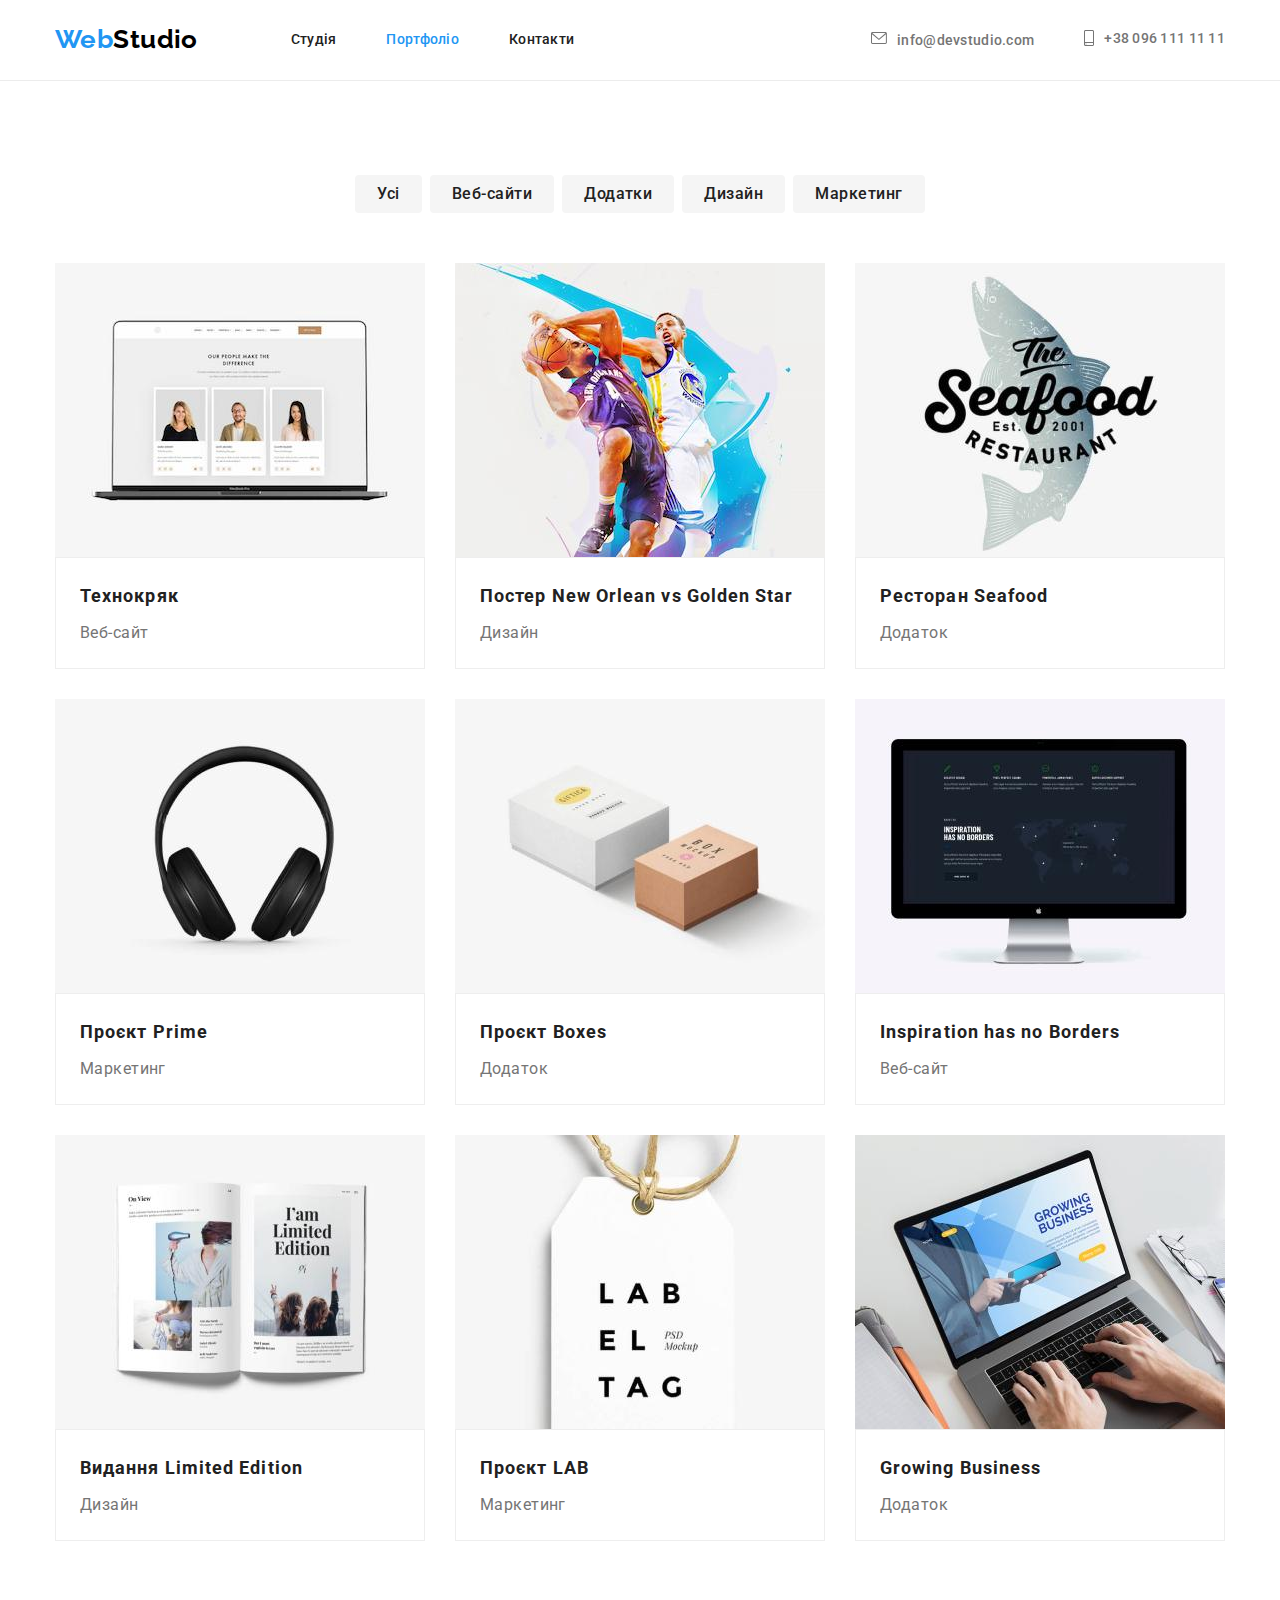
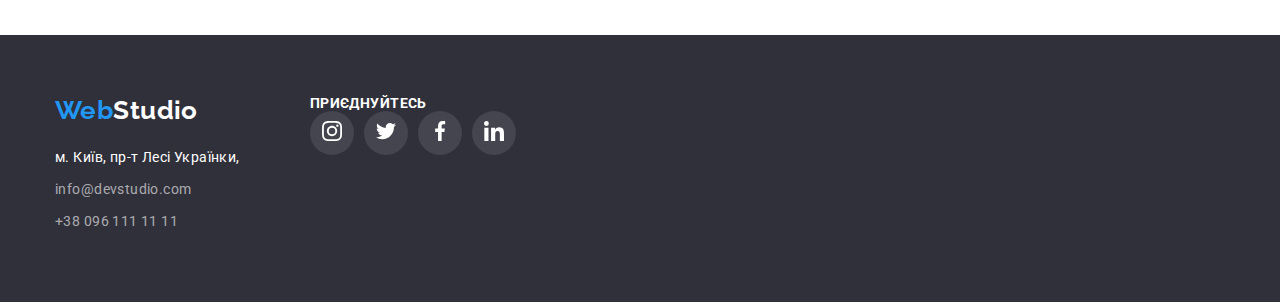
==== portfolio.html @ 2bb8b3bb "ДЗ 4 0.1" ====
<!DOCTYPE html>
<html lang="en">
  <head>
    <meta charset="UTF-8" />
    <meta http-equiv="X-UA-Compatible" content="IE=edge" />
    <meta name="viewport" content="width=device-width, initial-scale=1.0" />
    <title>Portfolio</title>
    <link
      href="https://fonts.googleapis.com/css2?family=Raleway:wght@700&family=Roboto:wght@400;500;700;900&display=swap"
      rel="stylesheet"
    />
    <link
      rel="stylesheet"
      href="https://cdnjs.cloudflare.com/ajax/libs/modern-normalize/1.1.0/modern-normalize.min.css"
    />
    <link rel="stylesheet" href="./css/styles.css" />
  </head>
  <body>
    <!-- Шапка -->

    <header class="page-header">
      <div class="container flex-header">
        <nav class="navigation">
          <a href="./index.html" class="logo link"><span>Web</span>Studio</a>

          <ul class="site-nav list">
            <li class="item"><a class="head-link link" href="./index.html">Студія</a></li>
            <li class="item"><a class="currant link" href="./portfolio.html">Портфоліо</a></li>
            <li class="item"><a class="head-link link" href="">Контакти</a></li>
          </ul>
        </nav>

        <ul class="auth-nav list">
          <li class="item">
            <a href="mailto:info@devstudio.com" class="link">
              <svg width="16" height="12" class="icon">
                <use href="./images/sprites.svg#icon-envelope"></use>
              </svg>
              info@devstudio.com</a
            >
          </li>
          <li class="item">
            <a href="tel:+380961111111" class="link"
              ><svg width="10" height="16" class="icon">
                <use href="./images/sprites.svg#icon-smartphone"></use>
              </svg>
              +38 096 111 11 11</a
            >
          </li>
        </ul>
      </div>
    </header>

    <!-- Мейн Контент -->

    <main>
      <h1 hidden>Portfolio</h1>

      <section class="portfolio section">
        <div class="container">
          <!-- Фильтр Портфолио -->

          <ul class="filter list">
            <li class="item"><button type="button" class="btn">Усі</button></li>
            <li class="item"><button type="button" class="btn">Веб-сайти</button></li>
            <li class="item"><button type="button" class="btn">Додатки</button></li>
            <li class="item"><button type="button" class="btn">Дизайн</button></li>
            <li class="item"><button type="button" class="btn">Маркетинг</button></li>
          </ul>

          <!-- Потфолио -->

          <ul class="portfolio-list list">
            <li class="item">
              <a class="link" href=""
                ><img
                  class="pic"
                  class="pic"
                  class="pic"
                  src="./images/portfolio-images/photo-of-site-technocrack.jpg"
                  alt="Фото готового сайта"
                  width="370"
                  height="294"
                />
                <div class="bordered-part">
                  <h2 class="portfolio-title">Технокряк</h2>
                  <p class="desc">Веб-сайт</p>
                </div></a
              >
            </li>
            <li class="item">
              <a class="link" href="">
                <img
                  class="pic"
                  src="./images/portfolio-images/basketball-match-poster.jpg"
                  alt="Постер матчу по баскетболу"
                  width="370"
                  height="294"
                />
                <div class="bordered-part">
                  <h2 class="portfolio-title">Постер New Orlean vs Golden Star</h2>
                  <p class="desc">Дизайн</p>
                </div>
              </a>
            </li>
            <li class="item">
              <a class="link" href="">
                <img
                  class="pic"
                  src="./images/portfolio-images/restaurant-logo.jpg"
                  alt="Лого ресторану"
                  width="370"
                  height="294"
                />
                <div class="bordered-part">
                  <h2 class="portfolio-title">Ресторан Seafood</h2>
                  <p class="desc">Додаток</p>
                </div>
              </a>
            </li>
            <li class="item">
              <a class="link" href="">
                <img
                  class="pic"
                  src="./images/portfolio-images/photo-of-headphones.jpg"
                  alt="Фото навушників"
                  width="370"
                  height="294"
                />
                <div class="bordered-part">
                  <h2 class="portfolio-title">Проєкт Prime</h2>
                  <p class="desc">Маркетинг</p>
                </div>
              </a>
            </li>
            <li class="item">
              <a class="link" href="">
                <img
                  class="pic"
                  src="./images/portfolio-images/logo-of-boxes-project.jpg"
                  alt="Лого проєкту Boxes"
                  width="370"
                  height="294"
                />
                <div class="bordered-part">
                  <h2 class="portfolio-title">Проєкт Boxes</h2>
                  <p class="desc">Додаток</p>
                </div>
              </a>
            </li>
            <li class="item">
              <a class="link" href="">
                <img
                  class="pic"
                  src="./images/portfolio-images/photo-of-site-inspiration-has-no-borders.jpg"
                  alt="Фото готового сайта"
                  width="370"
                  height="294"
                />
                <div class="bordered-part">
                  <h2 class="portfolio-title">Inspiration has no Borders</h2>
                  <p class="desc">Веб-сайт</p>
                </div>
              </a>
            </li>
            <li class="item">
              <a class="link" href="">
                <img
                  class="pic"
                  src="./images/portfolio-images/magazine-photo.jpg"
                  alt="Фото журнала"
                  width="370"
                  height="294"
                />
                <div class="bordered-part">
                  <h2 class="portfolio-title">Видання Limited Edition</h2>
                  <p class="desc">Дизайн</p>
                </div>
              </a>
            </li>
            <li class="item">
              <a class="link" href="">
                <img
                  class="pic"
                  src="./images/portfolio-images/photo-of-tag.jpg"
                  alt="Фото бірки"
                  width="370"
                  height="294"
                />
                <div class="bordered-part">
                  <h2 class="portfolio-title">Проєкт LAB</h2>
                  <p class="desc">Маркетинг</p>
                </div>
              </a>
            </li>
            <li class="item">
              <a class="link" href="">
                <img
                  class="pic"
                  src="./images/portfolio-images/laptop-photo.jpg"
                  alt="Фото ноутбука"
                  width="370"
                  height="294"
                />
                <div class="bordered-part">
                  <h2 class="portfolio-title">Growing Business</h2>
                  <p class="desc">Додаток</p>
                </div>
              </a>
            </li>
          </ul>
        </div>
      </section>
    </main>

    <!-- Футер -->

    <footer class="page-footer">
      <div class="container footer-flex">
        <div>
          <a href="./index.html" class="logo link"><span>Web</span>Studio</a>

          <address>
            <ul class="contacts list">
              <li class="item">
                <a class="location link" href="https://goo.gl/maps/4QP9c4VPSEmSHN256"
                  >м. Київ, пр-т Лесі Українки,</a
                >
              </li>
              <li class="item">
                <a class="link" href="mailto:info@devstudio.com">info@devstudio.com</a>
              </li>
              <li class="item"><a class="link" href="tel:+380961111111">+38 096 111 11 11</a></li>
            </ul>
          </address>
        </div>
        <div>
          <strong class="join">Приєднуйтесь</strong>
          <ul class="socials list">
            <a href="" class="socials-link"
              ><li>
                <svg class="socials-logo">
                  <use href="./images/sprites.svg#icon-instagram-foot"></use>
                </svg></li
            ></a>
            <a href="" class="socials-link"
              ><li>
                <svg class="socials-logo">
                  <use href="./images/sprites.svg#icon-twitter-foot"></use>
                </svg></li
            ></a>
            <a href="" class="socials-link"
              ><li>
                <svg class="socials-logo">
                  <use href="./images/sprites.svg#icon-facebook-foot"></use>
                </svg></li
            ></a>
            <a href="" class="socials-link"
              ><li>
                <svg class="socials-logo">
                  <use href="./images/sprites.svg#icon-linkedin-foot"></use>
                </svg></li
            ></a>
          </ul>
        </div>
      </div>
    </footer>
  </body>
</html>
---- css/styles.css ----
/* Цвет заголовков #212121 */
/* Цвет текста #757575 */
/* Цвет акцента #2196F3  */
/* Основной белый #ffffff */
/* Цвет фона #2F303A */

:root {
  --main-text-color: #212121;
  --text-color: #757575;
  --accent-color: #2196f3;
  --main-white-color: #ffffff;
  --white-bg-color: #f5f5f5;
  --sub-bg-color: #2f303a;
  --lofo-fullblack-color: #000000;
  --main-logo-color: #afb1b8;
}

body {
  font-family: roboto, sans-serif;
  letter-spacing: 0.03em;
  color: var(--text-color);
  background-color: var(--main-white-color);
  font-size: 14px;
}

h1,
h2,
h3,
p {
  margin: 0;
}

.list {
  padding: 0;
  margin: 0;
  list-style: none;
}

.link {
  text-decoration: none;
}

.container {
  width: 1200px;
  padding-left: 15px;
  padding-right: 15px;
  margin: 0 auto;
}

.section {
  padding-top: 94px;
  padding-bottom: 94px;
}

/* Logo  */

.logo {
  font-family: raleway, sans-serif;
  font-weight: 700;
  font-size: 26px;
  line-height: 1.2;
  color: var(--lofo-fullblack-color);
}
.logo span {
  color: var(--accent-color);
}

footer .logo {
  display: block;
  margin-bottom: 20px;

  color: var(--main-white-color);
}

/* Шапка  */

.page-header {
  border-bottom: 1px solid #ececec;
}

.site-nav {
  display: flex;
  margin-left: 93px;
  gap: 50px;
}

.navigation {
  display: flex;
  align-items: center;
}

.auth-nav {
  display: flex;
  align-items: center;
  gap: 50px;
}

.flex-header {
  display: flex;
  justify-content: space-between;
  align-items: center;
}

.site-nav .link {
  display: block;
  padding-top: 32px;
  padding-bottom: 32px;

  font-weight: 500;
  line-height: 1.14;
  letter-spacing: 0.02em;
}

.site-nav .currant {
  color: var(--accent-color);
}

.site-nav .head-link {
  color: var(--main-text-color);
}

.auth-nav .link {
  display: inline-flex;
  color: var(--text-color);
  font-weight: 500;
  letter-spacing: 0.02em;
}

.site-nav .link:hover,
.site-nav .link:focus,
.auth-nav .link:hover,
.auth-nav .link:focus {
  color: var(--accent-color);
}

.auth-nav .icon {
  display: inline-flex;
  margin-right: 10px;
  fill: currentColor;
}

/* Герой */
.hero {
  background-color: var(--sub-bg-color);
  text-align: center;
  padding-top: 200px;
  padding-bottom: 200px;

  background-image: linear-gradient(rgba(47, 48, 58, 0.4), rgba(47, 48, 58, 0.4)),
    url(../images/hero-bgi.jpg);
  background-repeat: no-repeat;
  background-position: center;
}

.hero-title {
  margin-bottom: 30px;

  color: var(--main-white-color);
  font-weight: 900;
  font-size: 44px;
  line-height: 1.36;
  letter-spacing: 0.06em;
  text-transform: uppercase;
}

.hero-button {
  min-width: 216px;
  min-height: 50px;
  padding: 10px 32px;
  border: 0;
  border-radius: 4px;

  color: var(--main-white-color);
  background-color: var(--accent-color);
  font-family: inherit;
  cursor: pointer;
  letter-spacing: 0.06em;
  font-weight: 700;
}

.hero-button:hover,
.hero-button:focus {
  background-color: #188ce8;
}

/* Основной Контент */

.team {
  background-color: #f6f4fa;
}

.section-title {
  margin-bottom: 50px;
  color: var(--main-text-color);
}

/* Преимущества */

.feauters {
  padding-bottom: 0;
}

.feauters-list {
  display: flex;
  gap: 30px;
}

.feauters-list .item {
  flex-basis: calc((100% - 90px) / 4);
}

.feauters-title {
  margin-bottom: 10px;

  font-size: 14px;
  line-height: 1.14;
  text-transform: uppercase;
  color: var(--main-text-color);
}

.feauters-text {
  font-size: 14px;
  line-height: 1.71;
}

.feauters-thumb {
  display: flex;
  width: 270px;
  height: 120px;
  align-items: center;
  justify-content: center;
  margin-bottom: 30px;
  background-color: #f5f4fa;
}

/* Чем Мы Занимаемся */

.doing-list {
  display: flex;
  gap: 30px;
}

.doing-list .item {
  flex-basis: calc((100% - 60) / 3);
}

.doing .section-title,
.team .section-title,
.customers .section-title {
  font-size: 36px;
  line-height: 1.16;
  text-align: center;
}

/* Наша Команда */

.team-list {
  display: flex;
  gap: 30px;
}

.team-list .item {
  flex-basis: calc((100% - 90px) / 4);
  border-bottom-left-radius: 4px;
  border-bottom-right-radius: 4px;
  padding-bottom: 30px;

  background-color: var(--main-white-color);
  box-shadow: 0px 4px 4px rgba(0, 0, 0, 0.15);
}

.team .pic {
  margin-bottom: 30px;
}

.team-title {
  margin-bottom: 10px;

  font-weight: 500;
  font-size: 16px;
  line-height: 1.18;
  color: var(--main-text-color);
  text-align: center;
}

.team-text {
  margin-bottom: 16px;
  font-size: 16px;
  line-height: 1.18;
  text-align: center;
}

.social-links {
  display: flex;
  gap: 10px;
  text-align: center;
  justify-content: center;
}

.social-link {
  display: flex;
  align-items: center;
  justify-content: center;
  width: 44px;
  height: 44px;
  fill: var(--main-logo-color);
}

.social-link:hover,
.social-link:focus {
  fill: var(--main-white-color);
  background-color: var(--accent-color);
  border-radius: 50%;
}

/* Customers */

.customers-list {
  display: flex;
  justify-content: center;
  text-align: center;
  gap: 30px;
}

.customer-item {
  cursor: pointer;
  display: flex;
  justify-content: center;
  align-items: center;
  border: 1px solid var(--main-logo-color);
  border-radius: 4px;
  fill: var(--main-logo-color);

  width: 170px;
  height: 92px;
}

.customer-logo {
  width: 106px;
  height: 60px;
  fill: inherit;
}

.customer-item:hover,
.customer-item:focus {
  border-color: var(--accent-color);
  fill: var(--accent-color);
}

/* Футер */

.page-footer {
  padding-top: 60px;
  padding-bottom: 60px;

  background-color: var(--sub-bg-color);
}

.contacts {
  font-style: normal;
  font-size: 14px;
  line-height: 1.71;
}

.contacts .item {
  margin-bottom: 8px;
}

.contacts .link {
  color: rgba(255, 255, 255, 0.6);
}

.contacts .location {
  color: var(--main-white-color);
}

.contacts .link:hover,
.contacts .link:focus {
  color: var(--accent-color);
}

.footer-flex {
  display: flex;
  gap: 70px;
}

.join {
  color: var(--main-white-color);
  margin-bottom: 20px;

  font-weight: 700;
  font-size: 14px;
  line-height: 16px;
  letter-spacing: 0.03em;
  text-transform: uppercase;
}

.socials {
  display: flex;
  gap: 10px;
}

.socials-link {
  display: flex;
  justify-content: center;
  align-items: center;
  border-radius: 50%;
  background: rgba(255, 255, 255, 0.1);
  width: 44px;
  height: 44px;
}

.socials-logo {
  width: 20px;
  height: 20px;
  fill: var(--main-white-color);
}

.socials-link:hover,
.socials-link:focus {
  background: var(--accent-color);
}

/* PORTFOLIO */

.filter {
  display: flex;
  justify-content: center;
  gap: 8px;
  margin-bottom: 50px;
}

.btn {
  padding: 6px 22px;
  border: 0;
  border-radius: 4px;

  font-weight: 500;
  font-size: 16px;
  line-height: 1.62;
  color: var(--main-text-color);
  background-color: var(--white-bg-color);
  letter-spacing: 0.03em;
  cursor: pointer;
}

.btn:hover,
.btn:focus {
  color: var(--main-white-color);
  background-color: var(--accent-color);

  box-shadow: 0px 3px 1px rgba(0, 0, 0, 0.1), 0px 1px 2px rgba(0, 0, 0, 0.08),
    0px 2px 2px rgba(0, 0, 0, 0.12);
}

.portfolio-list {
  display: flex;
  flex-wrap: wrap;
  gap: 30px;
}

.portfolio-list .item {
  flex-basis: calc((100% - 60px) / 3);
}

.portfolio-list .item:focus,
.portfolio-list .item:hover {
  box-shadow: 0px 1px 1px rgba(0, 0, 0, 0.12), 0px 4px 4px rgba(0, 0, 0, 0.06),
    1px 4px 6px rgba(0, 0, 0, 0.16);
}

.portfolio-list .pic {
  display: block;
}

.portfolio-title {
  margin-bottom: 4px;

  font-weight: 700;
  font-size: 18px;
  line-height: 2;
  letter-spacing: 0.06em;
  color: var(--main-text-color);
}

.desc {
  font-size: 16px;
  line-height: 1.87;
  color: var(--text-color);
}

.bordered-part {
  padding-top: 20px;
  padding-bottom: 20px;
  padding-left: 24px;
  border: 1px solid #eeeeee;
}
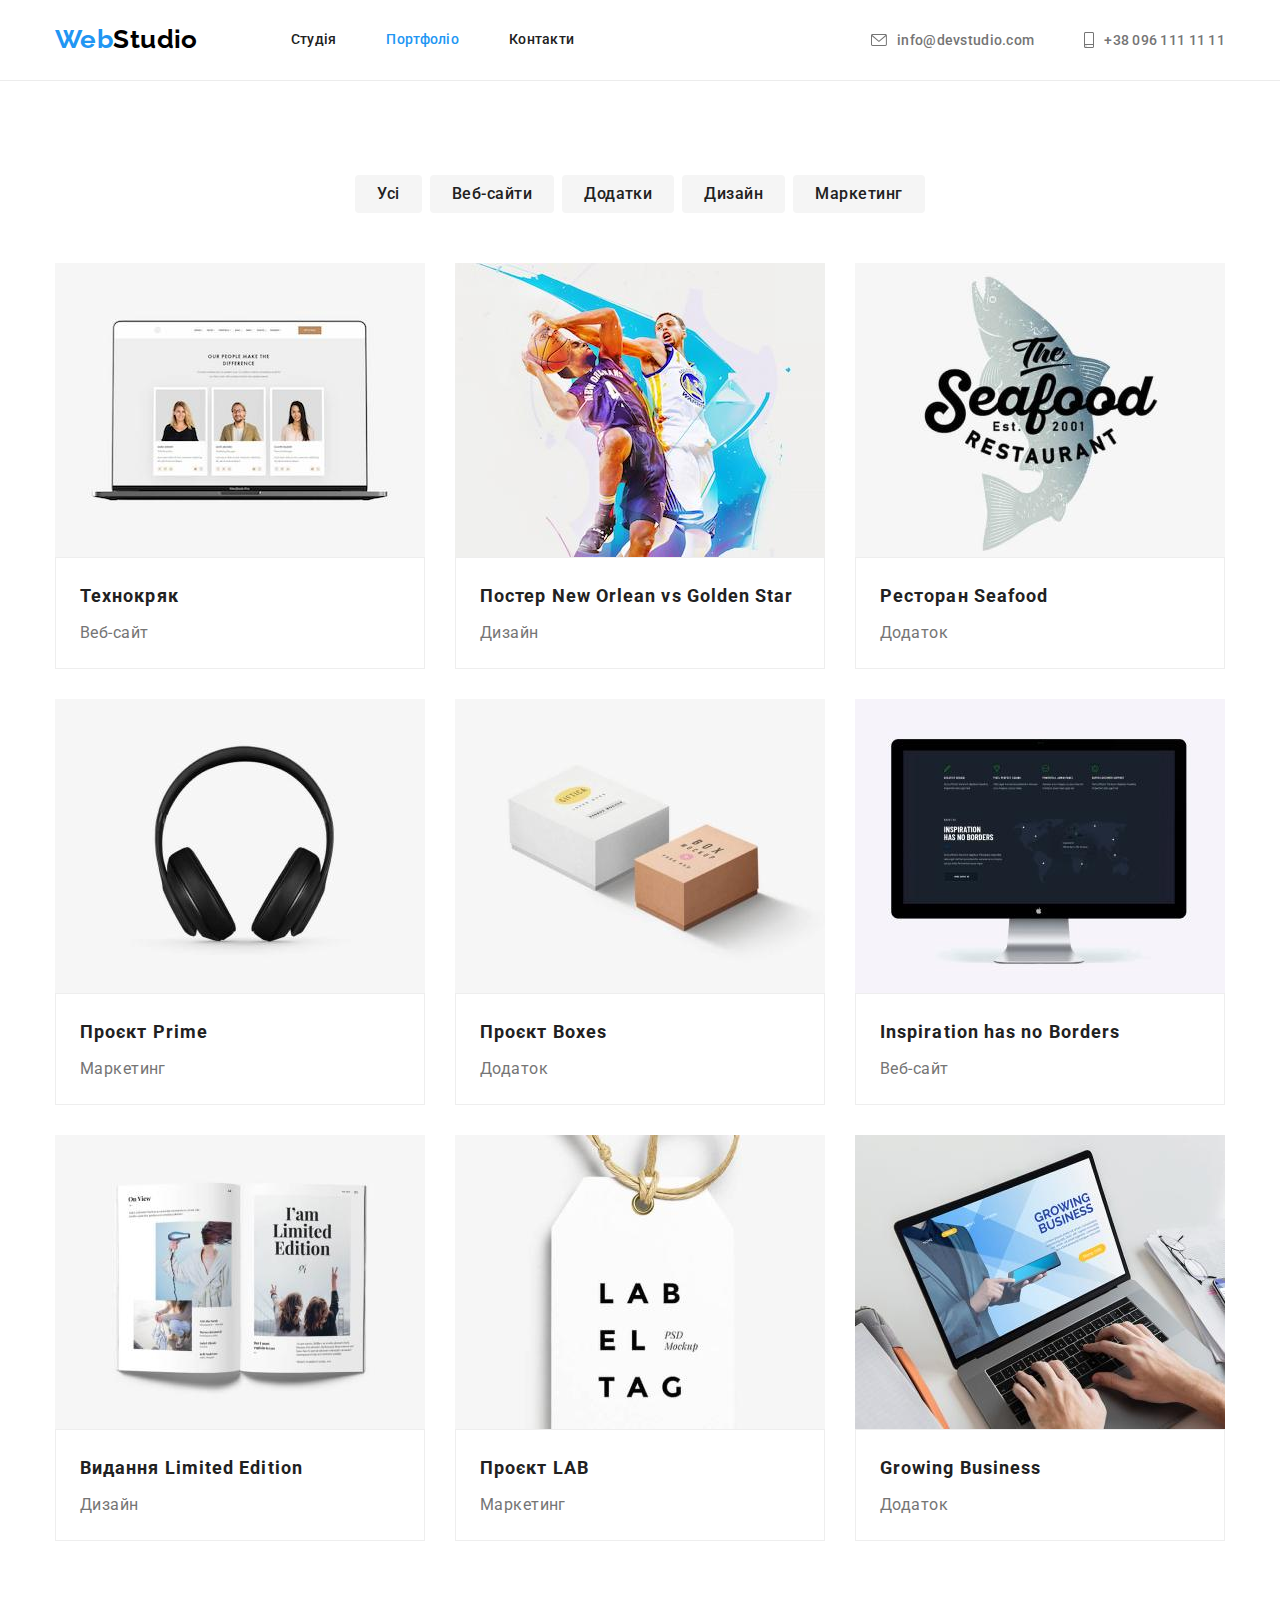
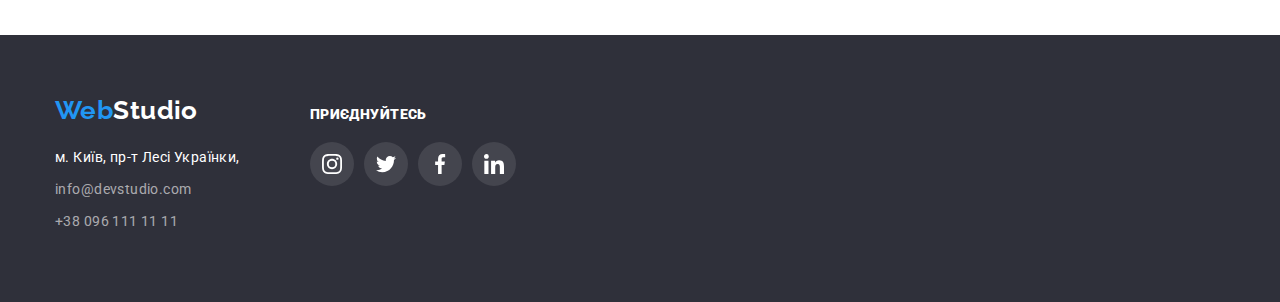
==== commit 71079654: "ДЗ 4 0.2" ====
--- a/portfolio.html
+++ b/portfolio.html
@@ -235,32 +235,37 @@
           </address>
         </div>
         <div>
-          <strong class="join">Приєднуйтесь</strong>
+          <p class="join">
+            <strong>Приєднуйтесь</strong>
+          </p>
           <ul class="socials list">
-            <a href="" class="socials-link"
-              ><li>
-                <svg class="socials-logo">
-                  <use href="./images/sprites.svg#icon-instagram-foot"></use>
-                </svg></li
-            ></a>
-            <a href="" class="socials-link"
-              ><li>
-                <svg class="socials-logo">
-                  <use href="./images/sprites.svg#icon-twitter-foot"></use>
-                </svg></li
-            ></a>
-            <a href="" class="socials-link"
-              ><li>
-                <svg class="socials-logo">
-                  <use href="./images/sprites.svg#icon-facebook-foot"></use>
-                </svg></li
-            ></a>
-            <a href="" class="socials-link"
-              ><li>
-                <svg class="socials-logo">
-                  <use href="./images/sprites.svg#icon-linkedin-foot"></use>
-                </svg></li
-            ></a>
+            <li>
+              <a href="" class="socials-link"
+                ><svg class="socials-logo">
+                  <use href="./images/sprites.svg#icon-instagram-foot"></use></svg
+              ></a>
+            </li>
+
+            <li>
+              <a href="" class="socials-link"
+                ><svg class="socials-logo">
+                  <use href="./images/sprites.svg#icon-twitter-foot"></use></svg
+              ></a>
+            </li>
+
+            <li>
+              <a href="" class="socials-link"
+                ><svg class="socials-logo">
+                  <use href="./images/sprites.svg#icon-facebook-foot"></use></svg
+              ></a>
+            </li>
+
+            <li>
+              <a href="" class="socials-link"
+                ><svg class="socials-logo">
+                  <use href="./images/sprites.svg#icon-linkedin-foot"></use></svg
+              ></a>
+            </li>
           </ul>
         </div>
       </div>
--- a/css/styles.css
+++ b/css/styles.css
@@ -120,7 +120,8 @@
 }
 
 .auth-nav .link {
-  display: inline-flex;
+  display: flex;
+  align-items: center;
   color: var(--text-color);
   font-weight: 500;
   letter-spacing: 0.02em;
@@ -134,7 +135,6 @@
 }
 
 .auth-nav .icon {
-  display: inline-flex;
   margin-right: 10px;
   fill: currentColor;
 }
@@ -381,6 +381,7 @@
 
 .footer-flex {
   display: flex;
+  align-items: baseline;
   gap: 70px;
 }
 
